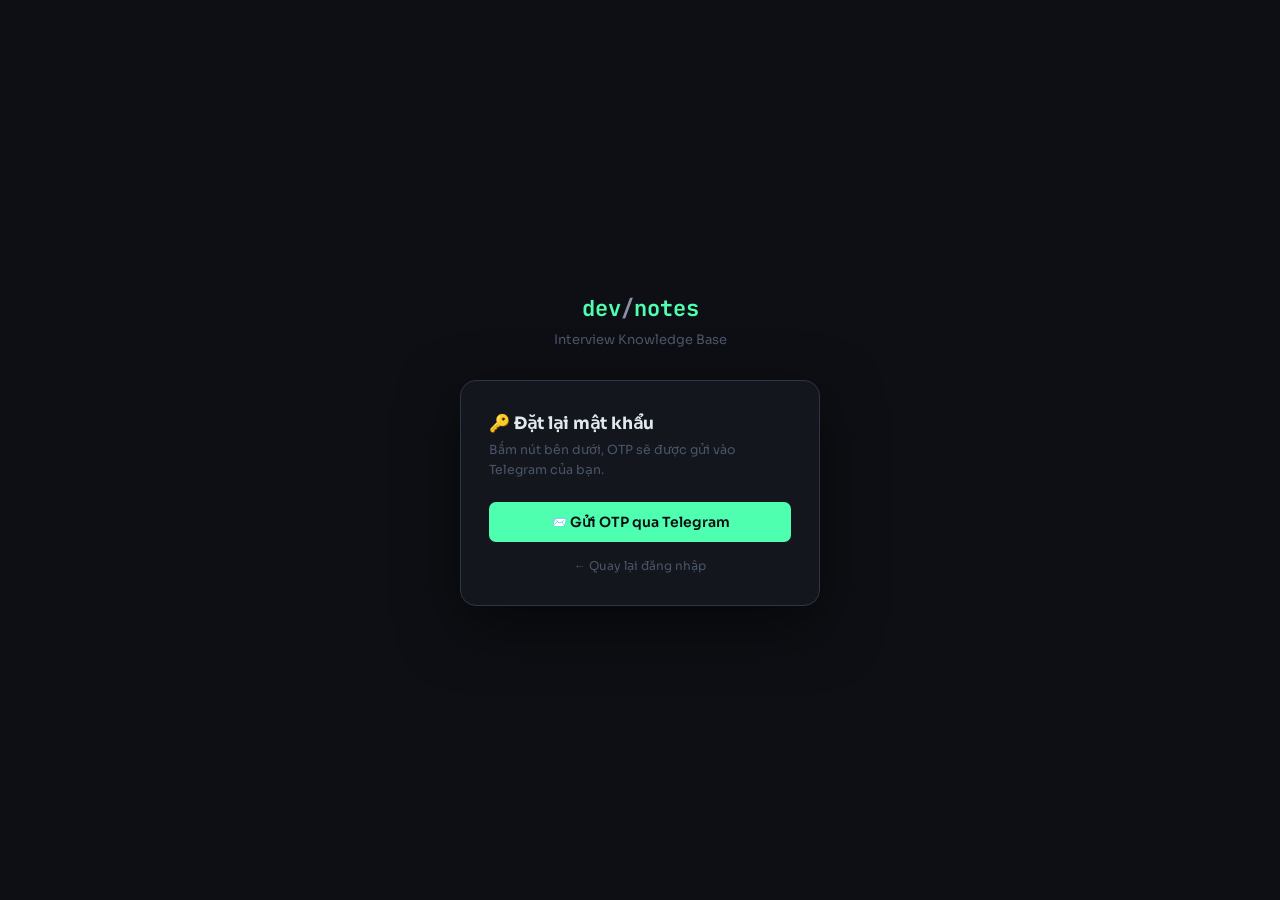
==== templates/forgot.html @ 8dba0592 "first commit" ====
<!DOCTYPE html>
<html lang="vi">
<head>
  <meta charset="UTF-8">
  <meta name="viewport" content="width=device-width, initial-scale=1.0">
  <title>DevNotes — Đặt lại mật khẩu</title>
  <link rel="preconnect" href="https://fonts.googleapis.com">
  <link href="https://fonts.googleapis.com/css2?family=JetBrains+Mono:wght@400;600;700&family=Sora:wght@300;400;600;700&display=swap" rel="stylesheet">
  <link rel="stylesheet" href="/static/css/style.css">
  <style>
    body { display: flex; align-items: center; justify-content: center; min-height: 100vh; }

    .auth-wrap    { width: 100%; max-width: 400px; padding: 20px; }
    .auth-logo    { font-family: var(--mono); font-size: 22px; font-weight: 700; color: var(--accent); text-align: center; margin-bottom: 8px; }
    .auth-logo span { color: var(--text2); }
    .auth-subtitle { text-align: center; color: var(--text3); font-size: 13px; margin-bottom: 32px; }

    .auth-card {
      background: var(--surface);
      border: 1px solid var(--border2);
      border-radius: 16px;
      padding: 32px 28px;
      box-shadow: 0 20px 60px rgba(0,0,0,.5);
    }

    .auth-title { font-size: 17px; font-weight: 700; margin-bottom: 6px; color: var(--text); }
    .auth-desc  { font-size: 12.5px; color: var(--text3); margin-bottom: 22px; line-height: 1.6; }

    .auth-error {
      background: rgba(255,107,107,.1);
      border: 1px solid rgba(255,107,107,.3);
      border-radius: 8px; padding: 10px 14px;
      font-size: 12.5px; color: var(--accent3);
      margin-bottom: 16px; display: none;
    }
    .auth-success {
      background: rgba(79,255,176,.08);
      border: 1px solid rgba(79,255,176,.25);
      border-radius: 8px; padding: 10px 14px;
      font-size: 12.5px; color: var(--accent);
      margin-bottom: 16px; display: none;
    }

    /* Steps */
    .step { display: none; }
    .step.active { display: block; }

    /* OTP sent hint */
    .tg-hint {
      display: flex;
      align-items: center;
      gap: 10px;
      background: var(--surface2);
      border: 1px solid var(--border);
      border-radius: 10px;
      padding: 12px 14px;
      margin-bottom: 20px;
      font-size: 12.5px;
      color: var(--text2);
      line-height: 1.5;
    }
    .tg-hint-icon { font-size: 22px; flex-shrink: 0; }

    .btn-full { width: 100%; justify-content: center; padding: 11px; font-size: 14px; }

    .back-link {
      display: block; text-align: center;
      margin-top: 16px; font-size: 12px;
      color: var(--text3); text-decoration: none;
    }
    .back-link:hover { color: var(--accent2); }

    .input-icon-wrap { position: relative; }
    .input-icon-wrap .form-input { padding-right: 40px; }
    .input-toggle {
      position: absolute; right: 10px; top: 50%;
      transform: translateY(-50%);
      background: none; border: none;
      color: var(--text3); cursor: pointer;
      font-size: 15px; padding: 4px;
    }
    .input-toggle:hover { color: var(--text2); }

    /* Cooldown countdown */
    .resend-row {
      text-align: center;
      margin-top: 12px;
      font-size: 12px;
      color: var(--text3);
    }
    .resend-btn {
      background: none; border: none;
      color: var(--accent2); cursor: pointer;
      font-size: 12px; font-family: var(--sans);
      padding: 0; text-decoration: underline;
    }
    .resend-btn:disabled { color: var(--text3); text-decoration: none; cursor: default; }
  </style>
</head>
<body>
  <div class="auth-wrap">
    <div class="auth-logo">dev<span>/</span>notes</div>
    <div class="auth-subtitle">Interview Knowledge Base</div>

    <div class="auth-card">

      <!-- ── Step 1: Bấm gửi OTP ── -->
      <div class="step active" id="step1">
        <div class="auth-title">🔑 Đặt lại mật khẩu</div>
        <div class="auth-desc">Bấm nút bên dưới, OTP sẽ được gửi vào Telegram của bạn.</div>

        <div class="auth-error" id="s1Error"></div>

        <button class="btn btn-accent btn-full" id="btnSendOtp">
          📨 Gửi OTP qua Telegram
        </button>
        <a href="/login" class="back-link">← Quay lại đăng nhập</a>
      </div>

      <!-- ── Step 2: Nhập OTP + mật khẩu mới ── -->
      <div class="step" id="step2">
        <div class="auth-title">✅ Nhập OTP & mật khẩu mới</div>

        <div class="tg-hint">
          <div class="tg-hint-icon">💬</div>
          <div>OTP đã được gửi vào <strong>Telegram</strong>. Kiểm tra bot và nhập mã vào bên dưới.</div>
        </div>

        <div class="auth-error"   id="s2Error"></div>
        <div class="auth-success" id="s2Success"></div>

        <div class="form-group">
          <label class="form-label">Mã OTP (6 chữ số)</label>
          <input type="text" class="form-input" id="fpOtp"
                 placeholder="123456" maxlength="6"
                 inputmode="numeric" autocomplete="one-time-code">
        </div>

        <div class="form-group">
          <label class="form-label">Mật khẩu mới</label>
          <div class="input-icon-wrap">
            <input type="password" class="form-input" id="fpNewPw"
                   placeholder="Tối thiểu 8 ký tự">
            <button class="input-toggle" type="button" id="toggleNewPw">👁</button>
          </div>
        </div>

        <div class="form-group">
          <label class="form-label">Xác nhận mật khẩu</label>
          <input type="password" class="form-input" id="fpConfirmPw"
                 placeholder="Nhập lại mật khẩu">
        </div>

        <button class="btn btn-accent btn-full" id="btnResetPw">
          🔐 Đặt lại mật khẩu
        </button>

        <!-- Resend với cooldown 60s -->
        <div class="resend-row">
          Không nhận được OTP?
          <button class="resend-btn" id="btnResend" disabled>Gửi lại (<span id="cdCount">60</span>s)</button>
        </div>

        <a href="/login" class="back-link">← Quay lại đăng nhập</a>
      </div>

    </div>
  </div>

  <script>
    // ── Helpers ──────────────────────────────────────────────────
    function showStep(n) {
      document.querySelectorAll(".step").forEach(s => s.classList.remove("active"));
      document.getElementById("step" + n).classList.add("active");
    }

    function setMsg(id, msg) {
      const el = document.getElementById(id);
      el.textContent = msg;
      el.style.display = msg ? "block" : "none";
    }

    // ── Cooldown timer ───────────────────────────────────────────
    let cdTimer = null;

    function startCooldown(seconds = 60) {
      const btn   = document.getElementById("btnResend");
      const count = document.getElementById("cdCount");
      let left = seconds;
      btn.disabled = true;
      count.textContent = left;

      cdTimer = setInterval(() => {
        left--;
        count.textContent = left;
        if (left <= 0) {
          clearInterval(cdTimer);
          btn.disabled = false;
          btn.textContent = "Gửi lại OTP";
        }
      }, 1000);
    }

    // ── Gửi OTP ──────────────────────────────────────────────────
    async function sendOtp(btn) {
      btn.disabled = true;
      const origText = btn.textContent;
      btn.textContent = "Đang gửi…";
      setMsg("s1Error", "");

      try {
        const res  = await fetch("/api/auth/forgot-password", {
          method:  "POST",
          headers: { "Content-Type": "application/json" },
          body:    JSON.stringify({}),
        });
        const data = await res.json();
        if (!res.ok) { setMsg("s1Error", data.error || "Gửi thất bại"); return; }

        showStep(2);
        startCooldown(60);
        setTimeout(() => document.getElementById("fpOtp").focus(), 100);
      } catch (e) {
        setMsg("s1Error", "Lỗi kết nối server");
      } finally {
        btn.disabled = false;
        btn.textContent = origText;
      }
    }

    document.getElementById("btnSendOtp").addEventListener("click", function() {
      sendOtp(this);
    });

    // Resend button
    document.getElementById("btnResend").addEventListener("click", async function() {
      this.disabled = true;
      this.textContent = "Đang gửi…";
      setMsg("s2Error", "");
      try {
        const res = await fetch("/api/auth/forgot-password", {
          method:  "POST",
          headers: { "Content-Type": "application/json" },
          body:    JSON.stringify({}),
        });
        if (res.ok) startCooldown(60);
        else {
          const d = await res.json();
          setMsg("s2Error", d.error || "Gửi lại thất bại");
          this.disabled = false;
          this.textContent = "Gửi lại OTP";
        }
      } catch (e) {
        setMsg("s2Error", "Lỗi kết nối server");
        this.disabled = false;
        this.textContent = "Gửi lại OTP";
      }
    });

    // ── Toggle password visibility ────────────────────────────────
    document.getElementById("toggleNewPw").addEventListener("click", () => {
      const pw = document.getElementById("fpNewPw");
      pw.type = pw.type === "password" ? "text" : "password";
    });

    // ── Đặt lại mật khẩu ─────────────────────────────────────────
    document.getElementById("btnResetPw").addEventListener("click", async function() {
      const otp     = document.getElementById("fpOtp").value.trim();
      const newPw   = document.getElementById("fpNewPw").value;
      const confirm = document.getElementById("fpConfirmPw").value;

      setMsg("s2Error", ""); setMsg("s2Success", "");

      if (!otp || otp.length !== 6)  { setMsg("s2Error", "OTP phải đúng 6 chữ số"); return; }
      if (newPw.length < 8)          { setMsg("s2Error", "Mật khẩu tối thiểu 8 ký tự"); return; }
      if (newPw !== confirm)          { setMsg("s2Error", "Mật khẩu xác nhận không khớp"); return; }

      this.disabled = true;
      this.textContent = "Đang xử lý…";

      try {
        const res  = await fetch("/api/auth/reset-password", {
          method:  "POST",
          headers: { "Content-Type": "application/json" },
          body:    JSON.stringify({ otp, new_password: newPw }),
        });
        const data = await res.json();
        if (!res.ok) { setMsg("s2Error", data.error); return; }

        setMsg("s2Success", "✅ Mật khẩu đã cập nhật! Đang chuyển về trang đăng nhập…");
        clearInterval(cdTimer);
        setTimeout(() => window.location.href = "/login", 2000);
      } catch (e) {
        setMsg("s2Error", "Lỗi kết nối server");
      } finally {
        this.disabled = false;
        this.textContent = "🔐 Đặt lại mật khẩu";
      }
    });

    // ── Enter key ────────────────────────────────────────────────
    document.addEventListener("keydown", e => {
      if (e.key !== "Enter") return;
      if (document.getElementById("step1").classList.contains("active"))
        document.getElementById("btnSendOtp").click();
      if (document.getElementById("step2").classList.contains("active"))
        document.getElementById("btnResetPw").click();
    });
  </script>
</body>
</html>
---- static/css/style.css ----
/* ═══════════════════════════════════════════
   DevNotes — style.css
   ═══════════════════════════════════════════ */

/* ── Variables ─────────────────────────────── */
:root {
  --bg:        #0d0f14;
  --surface:   #13161d;
  --surface2:  #1a1e28;
  --border:    #252a38;
  --border2:   #2e3547;

  --accent:    #4fffb0;
  --accent2:   #00c8ff;
  --accent3:   #ff6b6b;

  --text:      #e2e8f0;
  --text2:     #8892a4;
  --text3:     #4a5568;

  --mono:      'JetBrains Mono', monospace;
  --sans:      'Sora', sans-serif;
  --radius:    10px;
  --shadow:    0 4px 24px rgba(0,0,0,.4);
}

/* ── Reset ─────────────────────────────────── */
*, *::before, *::after { margin: 0; padding: 0; box-sizing: border-box; }

body {
  font-family: var(--sans);
  background:  var(--bg);
  color:       var(--text);
  min-height:  100vh;
  display:     flex;
  flex-direction: column;
}

/* ── Scrollbars ─────────────────────────────── */
::-webkit-scrollbar              { width: 5px; }
::-webkit-scrollbar-track        { background: transparent; }
::-webkit-scrollbar-thumb        { background: var(--border2); border-radius: 3px; }

/* ════════════════════════════════════════════
   HEADER
════════════════════════════════════════════ */
header {
  background: var(--surface);
  border-bottom: 1px solid var(--border);
  padding: 0 28px;
  height: 60px;
  display: flex;
  align-items: center;
  justify-content: space-between;
  position: sticky;
  top: 0;
  z-index: 100;
}

.logo {
  font-family: var(--mono);
  font-size: 16px;
  font-weight: 700;
  color: var(--accent);
  letter-spacing: -.5px;
}
.logo span { color: var(--text2); }

.header-actions { display: flex; gap: 10px; align-items: center; }

/* ════════════════════════════════════════════
   BUTTONS
════════════════════════════════════════════ */
.btn {
  font-family: var(--sans);
  font-size: 13px;
  font-weight: 600;
  padding: 7px 14px;
  border-radius: 7px;
  border: none;
  cursor: pointer;
  transition: all .18s;
  display: inline-flex;
  align-items: center;
  gap: 6px;
}

.btn-ghost {
  background: transparent;
  color: var(--text2);
  border: 1px solid var(--border2);
}
.btn-ghost:hover { background: var(--surface2); color: var(--text); }

.btn-accent {
  background: var(--accent);
  color: #0d0f14;
}
.btn-accent:hover { background: #3de89a; transform: translateY(-1px); }

.btn-danger {
  background: transparent;
  color: var(--accent3);
  border: 1px solid rgba(255,107,107,.3);
}
.btn-danger:hover { background: rgba(255,107,107,.1); }

.btn-sm   { padding: 5px 10px; font-size: 12px; border-radius: 6px; }
.btn-icon { padding: 6px; }

/* ════════════════════════════════════════════
   LAYOUT
════════════════════════════════════════════ */
.app {
  display: grid;
  grid-template-columns: 260px 1fr;
  flex: 1;
  overflow: hidden;
  height: calc(100vh - 60px);
}

/* ════════════════════════════════════════════
   SIDEBAR
════════════════════════════════════════════ */
aside {
  background: var(--surface);
  border-right: 1px solid var(--border);
  display: flex;
  flex-direction: column;
  overflow-y: auto;
}

.sidebar-section {
  padding: 14px 16px;
  border-bottom: 1px solid var(--border);
  flex-shrink: 0;
}

.sidebar-label {
  font-family: var(--mono);
  font-size: 10px;
  font-weight: 600;
  color: var(--text3);
  text-transform: uppercase;
  letter-spacing: 1.5px;
  margin-bottom: 10px;
}

/* Search */
.search-wrap { position: relative; }

.search-icon {
  position: absolute;
  left: 10px; top: 50%;
  transform: translateY(-50%);
  font-size: 13px;
  pointer-events: none;
}

#searchInput {
  width: 100%;
  background: var(--surface2);
  border: 1px solid var(--border);
  border-radius: 8px;
  color: var(--text);
  font-family: var(--sans);
  font-size: 13px;
  padding: 8px 10px 8px 32px;
  outline: none;
  transition: border-color .2s;
}
#searchInput:focus { border-color: var(--accent); }
#searchInput::placeholder { color: var(--text3); }

/* Stats */
.stats-grid { display: grid; grid-template-columns: 1fr 1fr; gap: 8px; }

.stat-card {
  background: var(--surface2);
  border: 1px solid var(--border);
  border-radius: 8px;
  padding: 10px;
  text-align: center;
}
.stat-num {
  font-family: var(--mono);
  font-size: 22px;
  font-weight: 700;
  color: var(--accent);
}
.stat-label { font-size: 10px; color: var(--text3); margin-top: 2px; }

/* Topic list */
.topic-list { display: flex; flex-direction: column; gap: 2px; margin-bottom: 8px; }

.topic-item {
  display: flex;
  align-items: center;
  justify-content: space-between;
  padding: 7px 10px;
  border-radius: 7px;
  cursor: pointer;
  transition: background .15s;
  font-size: 13px;
  color: var(--text2);
  gap: 8px;
}
.topic-item:hover { background: var(--surface2); color: var(--text); }
.topic-item.active { background: rgba(79,255,176,.1); color: var(--accent); }
.topic-item.active .topic-count { background: rgba(79,255,176,.2); color: var(--accent); }

.topic-left  { display: flex; align-items: center; gap: 8px; min-width: 0; }
.topic-dot   { width: 8px; height: 8px; border-radius: 50%; flex-shrink: 0; }
.topic-name  { white-space: nowrap; overflow: hidden; text-overflow: ellipsis; font-weight: 500; }

.topic-count {
  font-family: var(--mono);
  font-size: 10px;
  background: var(--surface2);
  color: var(--text3);
  padding: 2px 6px;
  border-radius: 10px;
  flex-shrink: 0;
}

.topic-delete {
  opacity: 0;
  background: none;
  border: none;
  color: var(--accent3);
  cursor: pointer;
  font-size: 12px;
  padding: 2px 5px;
  border-radius: 4px;
  transition: opacity .15s;
  flex-shrink: 0;
}
.topic-item:hover .topic-delete { opacity: 1; }

/* New topic form */
.new-topic-form { display: flex; gap: 6px; }

.new-topic-form input {
  flex: 1;
  background: var(--surface2);
  border: 1px solid var(--border);
  border-radius: 7px;
  color: var(--text);
  font-family: var(--sans);
  font-size: 12px;
  padding: 6px 10px;
  outline: none;
  transition: border-color .2s;
}
.new-topic-form input:focus { border-color: var(--accent); }

/* Sidebar bottom */
.sidebar-bottom {
  margin-top: auto;
  padding: 14px 16px;
  border-top: 1px solid var(--border);
}

.shortcut-list { display: flex; flex-direction: column; gap: 5px; margin-top: 6px; }

.shortcut-row {
  display: flex;
  justify-content: space-between;
  align-items: center;
  font-size: 11px;
  color: var(--text3);
}

kbd {
  font-family: var(--mono);
  background: var(--surface2);
  border: 1px solid var(--border);
  border-radius: 4px;
  padding: 1px 6px;
  font-size: 10px;
  color: var(--text2);
}

/* ════════════════════════════════════════════
   MAIN
════════════════════════════════════════════ */
main { display: flex; flex-direction: column; overflow: hidden; }

.main-toolbar {
  padding: 14px 24px;
  border-bottom: 1px solid var(--border);
  display: flex;
  align-items: center;
  justify-content: space-between;
  gap: 12px;
  flex-shrink: 0;
}

.toolbar-right { display: flex; align-items: center; gap: 8px; }

.view-title    { font-size: 15px; font-weight: 600; }
.view-subtitle { font-size: 12px; color: var(--text3); font-family: var(--mono); }

.result-badge {
  font-family: var(--mono);
  font-size: 11px;
  background: var(--surface2);
  color: var(--text2);
  padding: 3px 10px;
  border-radius: 20px;
  border: 1px solid var(--border);
}

/* Notes area */
.notes-area {
  flex: 1;
  overflow-y: auto;
  padding: 20px 24px;
}

.notes-grid {
  display: grid;
  grid-template-columns: repeat(auto-fill, minmax(340px, 1fr));
  gap: 16px;
}

/* ════════════════════════════════════════════
   NOTE CARD
════════════════════════════════════════════ */
.note-card {
  background: var(--surface);
  border: 1px solid var(--border);
  border-radius: var(--radius);
  padding: 18px;
  cursor: pointer;
  transition: border-color .2s, transform .2s, box-shadow .2s;
  position: relative;
  overflow: hidden;
}
.note-card::before {
  content: '';
  position: absolute;
  top: 0; left: 0; right: 0;
  height: 2px;
  background: var(--card-accent, var(--accent));
}
.note-card:hover {
  border-color: var(--border2);
  transform: translateY(-2px);
  box-shadow: var(--shadow);
}

.note-card-header {
  display: flex;
  align-items: flex-start;
  justify-content: space-between;
  gap: 10px;
  margin-bottom: 10px;
}

.note-q {
  font-size: 14px;
  font-weight: 600;
  color: var(--text);
  line-height: 1.5;
  flex: 1;
}

.note-preview {
  font-size: 12.5px;
  color: var(--text2);
  line-height: 1.65;
  display: -webkit-box;
  -webkit-line-clamp: 3;
  -webkit-box-orient: vertical;
  overflow: hidden;
  margin-bottom: 12px;
}

.note-footer { display: flex; align-items: center; justify-content: space-between; }

.note-tags  { display: flex; gap: 5px; flex-wrap: wrap; }

.tag {
  font-family: var(--mono);
  font-size: 10px;
  background: #1e2535;
  color: var(--text2);
  padding: 2px 8px;
  border-radius: 4px;
  border: 1px solid var(--border);
}

.note-meta { font-family: var(--mono); font-size: 10px; color: var(--text3); }

.note-actions {
  display: flex;
  gap: 4px;
  opacity: 0;
  transition: opacity .2s;
  position: absolute;
  top: 12px; right: 12px;
}
.note-card:hover .note-actions { opacity: 1; }

/* ════════════════════════════════════════════
   EMPTY STATE / LOADING
════════════════════════════════════════════ */
.empty-state, .loading {
  grid-column: 1 / -1;
  text-align: center;
  padding: 80px 20px;
  color: var(--text3);
  font-size: 14px;
}
.empty-icon  { font-size: 48px; margin-bottom: 16px; }
.empty-title { font-size: 18px; font-weight: 600; color: var(--text2); margin-bottom: 8px; }
.empty-desc  { font-size: 13px; color: var(--text3); }

/* ════════════════════════════════════════════
   MODAL
════════════════════════════════════════════ */
.modal-overlay {
  display: none;
  position: fixed;
  inset: 0;
  background: rgba(0,0,0,.72);
  backdrop-filter: blur(4px);
  z-index: 200;
  align-items: center;
  justify-content: center;
  padding: 20px;
}
.modal-overlay.show { display: flex; }

.modal {
  background: var(--surface);
  border: 1px solid var(--border2);
  border-radius: 14px;
  width: 100%;
  max-width: 720px;
  max-height: 90vh;
  display: flex;
  flex-direction: column;
  box-shadow: 0 20px 60px rgba(0,0,0,.6);
  animation: modalIn .2s ease;
}
.modal-wide { max-width: 860px; }

@keyframes modalIn {
  from { opacity: 0; transform: translateY(18px) scale(.97); }
  to   { opacity: 1; transform: none; }
}

.modal-header {
  padding: 20px 24px;
  border-bottom: 1px solid var(--border);
  display: flex;
  align-items: center;
  justify-content: space-between;
  flex-shrink: 0;
}
.modal-title { font-size: 15px; font-weight: 700; }

.modal-body {
  padding: 20px 24px;
  overflow-y: auto;
  flex: 1;
}

.modal-footer {
  padding: 16px 24px;
  border-top: 1px solid var(--border);
  display: flex;
  justify-content: flex-end;
  gap: 10px;
  flex-shrink: 0;
}

.close-btn {
  background: none;
  border: none;
  color: var(--text2);
  cursor: pointer;
  font-size: 20px;
  padding: 4px 8px;
  border-radius: 6px;
  line-height: 1;
  transition: color .2s, background .2s;
}
.close-btn:hover { color: var(--text); background: var(--surface2); }

/* ── Form elements ──────────────────────────── */
.form-group  { margin-bottom: 16px; }

.form-label {
  display: block;
  font-size: 11px;
  font-weight: 600;
  color: var(--text2);
  margin-bottom: 6px;
  font-family: var(--mono);
  text-transform: uppercase;
  letter-spacing: .8px;
}

.form-input,
.form-textarea,
.form-select {
  width: 100%;
  background: var(--surface2);
  border: 1px solid var(--border);
  border-radius: 8px;
  color: var(--text);
  font-family: var(--sans);
  font-size: 13px;
  padding: 10px 12px;
  outline: none;
  transition: border-color .2s;
}
.form-input:focus,
.form-textarea:focus,
.form-select:focus { border-color: var(--accent); }

.form-textarea {
  resize: vertical;
  min-height: 200px;
  line-height: 1.75;
}
.form-textarea-mono { font-family: var(--mono); font-size: 12px; }

.form-select { cursor: pointer; }
.form-select option { background: var(--surface2); }

.form-row { display: grid; grid-template-columns: 1fr 1fr; gap: 14px; }

/* ── Detail view ────────────────────────────── */
.detail-meta {
  display: flex;
  gap: 8px;
  align-items: center;
  flex-wrap: wrap;
  margin-bottom: 14px;
}

.detail-topic-badge {
  font-family: var(--mono);
  font-size: 11px;
  font-weight: 600;
  padding: 3px 10px;
  border-radius: 6px;
}

.detail-question {
  font-size: 20px;
  font-weight: 700;
  line-height: 1.5;
  margin-bottom: 18px;
  padding-bottom: 16px;
  border-bottom: 1px solid var(--border);
}

.detail-answer {
  font-size: 13px;
  color: var(--text2);
  line-height: 1.85;
}

/* ── Import area ────────────────────────────── */
.import-area {
  border: 2px dashed var(--border2);
  border-radius: 10px;
  padding: 28px;
  text-align: center;
  cursor: pointer;
  transition: border-color .2s, background .2s;
  margin-bottom: 16px;
  position: relative;
}
.import-area:hover,
.import-area.drag-over { border-color: var(--accent); background: rgba(79,255,176,.03); }

.import-area input[type="file"] {
  position: absolute;
  inset: 0;
  opacity: 0;
  cursor: pointer;
  width: 100%;
  height: 100%;
}

.import-area-icon { font-size: 30px; margin-bottom: 8px; }
.import-area-text { font-size: 13px; color: var(--text2); }
.import-area-sub  { font-size: 11px; color: var(--text3); margin-top: 4px; }

.import-hint {
  background: var(--surface2);
  border: 1px solid var(--border);
  border-radius: 8px;
  padding: 10px 14px;
  font-size: 11px;
  color: var(--text2);
  line-height: 1.6;
}
.import-hint code { color: var(--accent2); font-family: var(--mono); }

/* ── Highlight ──────────────────────────────── */
mark {
  background: rgba(79,255,176,.2);
  color: var(--accent);
  border-radius: 2px;
  padding: 0 1px;
}

/* ════════════════════════════════════════════
   TOAST
════════════════════════════════════════════ */
#toastContainer {
  position: fixed;
  bottom: 24px; right: 24px;
  display: flex;
  flex-direction: column;
  gap: 8px;
  z-index: 999;
}

.toast {
  background: var(--surface2);
  border: 1px solid var(--border2);
  border-radius: 10px;
  padding: 11px 16px;
  font-size: 13px;
  color: var(--text);
  box-shadow: var(--shadow);
  animation: slideUp .25s ease;
}

@keyframes slideUp {
  from { opacity: 0; transform: translateY(14px); }
  to   { opacity: 1; transform: none; }
}

/* ════════════════════════════════════════════
   RESPONSIVE
════════════════════════════════════════════ */
@media (max-width: 768px) {
  .app { grid-template-columns: 1fr; }
  aside { display: none; }
  .notes-grid { grid-template-columns: 1fr; }
  .form-row { grid-template-columns: 1fr; }
}

/* ════════════════════════════════════════════
   MARKDOWN TOOLBAR
════════════════════════════════════════════ */
.md-toolbar {
  display: flex;
  align-items: center;
  gap: 3px;
  background: var(--surface2);
  border: 1px solid var(--border);
  border-bottom: none;
  border-radius: 8px 8px 0 0;
  padding: 6px 8px;
  flex-wrap: wrap;
}

.md-btn {
  font-family: var(--mono);
  font-size: 11px;
  font-weight: 600;
  background: transparent;
  color: var(--text2);
  border: 1px solid transparent;
  border-radius: 5px;
  padding: 3px 8px;
  cursor: pointer;
  transition: all .15s;
  line-height: 1.4;
}
.md-btn:hover {
  background: var(--border);
  color: var(--text);
  border-color: var(--border2);
}
.md-btn b { font-style: normal; font-weight: 700; }
.md-btn i { font-style: italic; }

.md-btn--preview {
  margin-left: auto;
  color: var(--accent2);
  border-color: rgba(0,200,255,.25);
}
.md-btn--preview:hover {
  background: rgba(0,200,255,.08);
  color: var(--accent2);
  border-color: var(--accent2);
}
.md-btn--preview.active {
  background: rgba(0,200,255,.12);
  color: var(--accent2);
  border-color: var(--accent2);
}

.md-sep {
  width: 1px;
  height: 18px;
  background: var(--border2);
  margin: 0 3px;
}

/* Textarea connected to toolbar */
.md-toolbar + .form-textarea {
  border-radius: 0 0 8px 8px;
  border-top: none;
}

/* ── Markdown Preview pane ── */
.md-preview {
  background: var(--surface2);
  border: 1px solid var(--accent2);
  border-radius: 0 0 8px 8px;
  padding: 16px 18px;
  min-height: 200px;
  font-size: 13px;
  line-height: 1.85;
  color: var(--text);
  overflow-y: auto;
}

/* ── Markdown rendered output (detail + preview) ── */
.md-rendered h1, .md-rendered h2, .md-rendered h3,
.md-rendered h4, .md-rendered h5 {
  font-family: var(--sans);
  font-weight: 700;
  color: var(--text);
  margin: 18px 0 8px;
  line-height: 1.35;
}
.md-rendered h1 { font-size: 20px; border-bottom: 1px solid var(--border); padding-bottom: 6px; }
.md-rendered h2 { font-size: 16px; color: var(--accent); }
.md-rendered h3 { font-size: 14px; color: var(--accent2); }

.md-rendered p  { margin: 0 0 10px; }
.md-rendered ul,
.md-rendered ol {
  padding-left: 20px;
  margin: 6px 0 12px;
}
.md-rendered li { margin: 4px 0; }

.md-rendered strong { color: var(--text); font-weight: 700; }
.md-rendered em     { color: var(--text2); font-style: italic; }

.md-rendered code {
  font-family: var(--mono);
  font-size: 11.5px;
  background: rgba(79,255,176,.08);
  color: var(--accent);
  border: 1px solid rgba(79,255,176,.2);
  border-radius: 4px;
  padding: 1px 6px;
}

.md-rendered pre {
  background: #0a0c10;
  border: 1px solid var(--border2);
  border-radius: 8px;
  padding: 14px 16px;
  overflow-x: auto;
  margin: 10px 0;
}
.md-rendered pre code {
  background: none;
  border: none;
  padding: 0;
  color: var(--text2);
  font-size: 12px;
  line-height: 1.75;
}

.md-rendered blockquote {
  border-left: 3px solid var(--accent2);
  margin: 10px 0;
  padding: 6px 14px;
  background: rgba(0,200,255,.04);
  border-radius: 0 6px 6px 0;
  color: var(--text2);
  font-style: italic;
}

.md-rendered hr {
  border: none;
  border-top: 1px solid var(--border);
  margin: 16px 0;
}

.md-rendered a { color: var(--accent2); text-decoration: underline; }

.md-rendered table {
  border-collapse: collapse;
  width: 100%;
  margin: 10px 0;
  font-size: 12.5px;
}
.md-rendered th,
.md-rendered td {
  border: 1px solid var(--border2);
  padding: 7px 12px;
  text-align: left;
}
.md-rendered th {
  background: var(--surface);
  color: var(--accent);
  font-family: var(--mono);
  font-size: 11px;
  text-transform: uppercase;
}
.md-rendered tr:nth-child(even) td { background: rgba(255,255,255,.02); }

/* ── Header user badge ── */
.header-user {
  font-family: var(--mono);
  font-size: 12px;
  color: var(--text2);
  padding: 5px 10px;
  background: var(--surface2);
  border: 1px solid var(--border);
  border-radius: 6px;
}
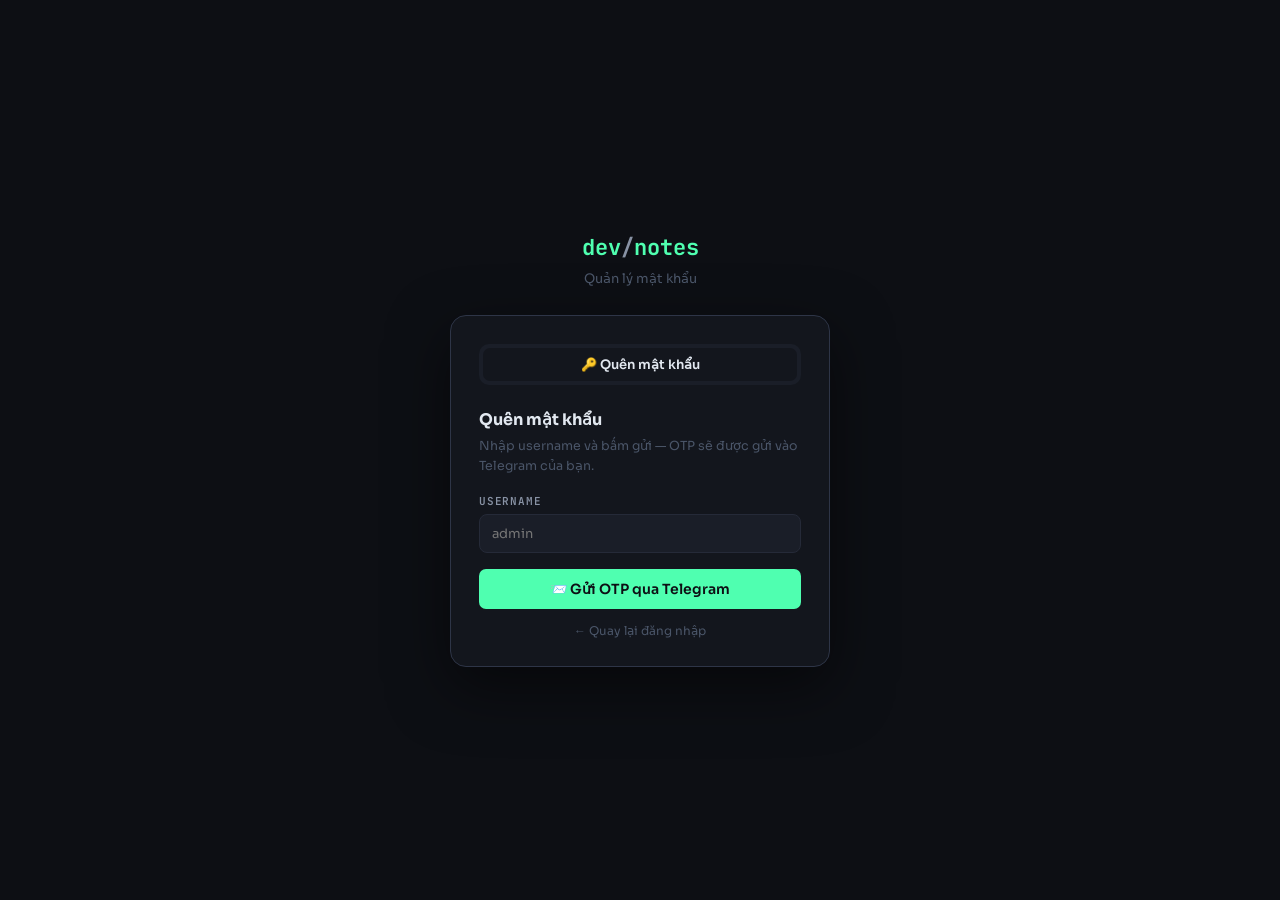
==== commit 4489b3bc: "Up: version 2" ====
--- a/templates/forgot.html
+++ b/templates/forgot.html
@@ -3,309 +3,429 @@
 <head>
   <meta charset="UTF-8">
   <meta name="viewport" content="width=device-width, initial-scale=1.0">
-  <title>DevNotes — Đặt lại mật khẩu</title>
+  <title>DevNotes — Quản lý mật khẩu</title>
   <link rel="preconnect" href="https://fonts.googleapis.com">
   <link href="https://fonts.googleapis.com/css2?family=JetBrains+Mono:wght@400;600;700&family=Sora:wght@300;400;600;700&display=swap" rel="stylesheet">
   <link rel="stylesheet" href="/static/css/style.css">
   <style>
-    body { display: flex; align-items: center; justify-content: center; min-height: 100vh; }
-
-    .auth-wrap    { width: 100%; max-width: 400px; padding: 20px; }
-    .auth-logo    { font-family: var(--mono); font-size: 22px; font-weight: 700; color: var(--accent); text-align: center; margin-bottom: 8px; }
-    .auth-logo span { color: var(--text2); }
-    .auth-subtitle { text-align: center; color: var(--text3); font-size: 13px; margin-bottom: 32px; }
+    body { display:flex; align-items:center; justify-content:center; min-height:100vh; }
+
+    .auth-wrap { width:100%; max-width:420px; padding:20px; }
+    .auth-logo { font-family:var(--mono); font-size:22px; font-weight:700; color:var(--accent); text-align:center; margin-bottom:8px; }
+    .auth-logo span { color:var(--text2); }
+    .auth-subtitle { text-align:center; color:var(--text3); font-size:13px; margin-bottom:28px; }
 
     .auth-card {
-      background: var(--surface);
-      border: 1px solid var(--border2);
-      border-radius: 16px;
-      padding: 32px 28px;
-      box-shadow: 0 20px 60px rgba(0,0,0,.5);
-    }
-
-    .auth-title { font-size: 17px; font-weight: 700; margin-bottom: 6px; color: var(--text); }
-    .auth-desc  { font-size: 12.5px; color: var(--text3); margin-bottom: 22px; line-height: 1.6; }
-
-    .auth-error {
-      background: rgba(255,107,107,.1);
-      border: 1px solid rgba(255,107,107,.3);
-      border-radius: 8px; padding: 10px 14px;
-      font-size: 12.5px; color: var(--accent3);
-      margin-bottom: 16px; display: none;
-    }
-    .auth-success {
-      background: rgba(79,255,176,.08);
-      border: 1px solid rgba(79,255,176,.25);
-      border-radius: 8px; padding: 10px 14px;
-      font-size: 12.5px; color: var(--accent);
-      margin-bottom: 16px; display: none;
-    }
-
-    /* Steps */
-    .step { display: none; }
-    .step.active { display: block; }
-
-    /* OTP sent hint */
+      background:var(--surface); border:1px solid var(--border2);
+      border-radius:16px; padding:28px; box-shadow:0 20px 60px rgba(0,0,0,.5);
+    }
+
+    /* Tab switcher */
+    .tab-row {
+      display:flex; gap:4px; margin-bottom:24px;
+      background:var(--surface2); border-radius:10px; padding:4px;
+    }
+    .tab-btn {
+      flex:1; background:none; border:none; border-radius:7px;
+      color:var(--text3); cursor:pointer; font-family:var(--sans);
+      font-size:13px; padding:8px 4px; transition:all .2s;
+    }
+    .tab-btn.active { background:var(--surface); color:var(--text); font-weight:600; }
+
+    /* Panels */
+    .tab-panel { display:none; }
+    .tab-panel.active { display:block; }
+
+    .auth-title { font-size:16px; font-weight:700; margin-bottom:6px; color:var(--text); }
+    .auth-desc  { font-size:12.5px; color:var(--text3); margin-bottom:18px; line-height:1.6; }
+
+    .msg-error {
+      background:rgba(255,107,107,.1); border:1px solid rgba(255,107,107,.3);
+      border-radius:8px; padding:10px 14px; font-size:12.5px; color:var(--accent3);
+      margin-bottom:14px; display:none;
+    }
+    .msg-success {
+      background:rgba(79,255,176,.08); border:1px solid rgba(79,255,176,.25);
+      border-radius:8px; padding:10px 14px; font-size:12.5px; color:var(--accent);
+      margin-bottom:14px; display:none;
+    }
+
+    /* OTP steps */
+    .step { display:none; }
+    .step.active { display:block; }
+
     .tg-hint {
-      display: flex;
-      align-items: center;
-      gap: 10px;
-      background: var(--surface2);
-      border: 1px solid var(--border);
-      border-radius: 10px;
-      padding: 12px 14px;
-      margin-bottom: 20px;
-      font-size: 12.5px;
-      color: var(--text2);
-      line-height: 1.5;
-    }
-    .tg-hint-icon { font-size: 22px; flex-shrink: 0; }
-
-    .btn-full { width: 100%; justify-content: center; padding: 11px; font-size: 14px; }
+      display:flex; align-items:center; gap:10px;
+      background:var(--surface2); border:1px solid var(--border);
+      border-radius:10px; padding:12px 14px; margin-bottom:18px;
+      font-size:12.5px; color:var(--text2); line-height:1.5;
+    }
+    .tg-hint-icon { font-size:20px; flex-shrink:0; }
+
+    .btn-full { width:100%; justify-content:center; padding:11px; font-size:14px; }
 
     .back-link {
-      display: block; text-align: center;
-      margin-top: 16px; font-size: 12px;
-      color: var(--text3); text-decoration: none;
-    }
-    .back-link:hover { color: var(--accent2); }
-
-    .input-icon-wrap { position: relative; }
-    .input-icon-wrap .form-input { padding-right: 40px; }
-    .input-toggle {
-      position: absolute; right: 10px; top: 50%;
-      transform: translateY(-50%);
-      background: none; border: none;
-      color: var(--text3); cursor: pointer;
-      font-size: 15px; padding: 4px;
-    }
-    .input-toggle:hover { color: var(--text2); }
-
-    /* Cooldown countdown */
-    .resend-row {
-      text-align: center;
-      margin-top: 12px;
-      font-size: 12px;
-      color: var(--text3);
-    }
+      display:block; text-align:center; margin-top:14px;
+      font-size:12px; color:var(--text3); text-decoration:none;
+    }
+    .back-link:hover { color:var(--accent2); }
+
+    .pw-wrap { position:relative; }
+    .pw-wrap .form-input { padding-right:40px; }
+    .pw-toggle {
+      position:absolute; right:10px; top:50%; transform:translateY(-50%);
+      background:none; border:none; color:var(--text3); cursor:pointer;
+      font-size:15px; padding:4px;
+    }
+    .pw-toggle:hover { color:var(--text2); }
+
+    .resend-row { text-align:center; margin-top:10px; font-size:12px; color:var(--text3); }
     .resend-btn {
-      background: none; border: none;
-      color: var(--accent2); cursor: pointer;
-      font-size: 12px; font-family: var(--sans);
-      padding: 0; text-decoration: underline;
-    }
-    .resend-btn:disabled { color: var(--text3); text-decoration: none; cursor: default; }
+      background:none; border:none; color:var(--accent2); cursor:pointer;
+      font-size:12px; font-family:var(--sans); text-decoration:underline; padding:0;
+    }
+    .resend-btn:disabled { color:var(--text3); text-decoration:none; cursor:default; }
+
+    .pw-hint {
+      font-size:11.5px; color:var(--text3); margin-top:6px; line-height:1.5;
+    }
   </style>
 </head>
 <body>
-  <div class="auth-wrap">
-    <div class="auth-logo">dev<span>/</span>notes</div>
-    <div class="auth-subtitle">Interview Knowledge Base</div>
-
-    <div class="auth-card">
-
-      <!-- ── Step 1: Bấm gửi OTP ── -->
-      <div class="step active" id="step1">
-        <div class="auth-title">🔑 Đặt lại mật khẩu</div>
-        <div class="auth-desc">Bấm nút bên dưới, OTP sẽ được gửi vào Telegram của bạn.</div>
-
-        <div class="auth-error" id="s1Error"></div>
-
-        <button class="btn btn-accent btn-full" id="btnSendOtp">
-          📨 Gửi OTP qua Telegram
-        </button>
+<div class="auth-wrap">
+  <div class="auth-logo">dev<span>/</span>notes</div>
+  <div class="auth-subtitle">Quản lý mật khẩu</div>
+
+  <div class="auth-card">
+
+    <!-- Tab switcher -->
+    <div class="tab-row">
+      <button class="tab-btn active" data-tab="change">🔒 Đổi mật khẩu</button>
+      <button class="tab-btn"        data-tab="reset">🔑 Quên mật khẩu</button>
+    </div>
+
+    <!-- ══════════════════════════════════
+         TAB 1: Đổi mật khẩu (cần đăng nhập + mật khẩu cũ)
+    ════════════════════════════════════ -->
+    <div class="tab-panel active" id="tab-change">
+      <div class="auth-title">Đổi mật khẩu</div>
+      <div class="auth-desc">Cần nhập đúng mật khẩu hiện tại để xác nhận.</div>
+
+      <div class="msg-error"   id="chgError"></div>
+      <div class="msg-success" id="chgSuccess"></div>
+
+      <div class="form-group">
+        <label class="form-label">Mật khẩu hiện tại</label>
+        <div class="pw-wrap">
+          <input type="password" class="form-input" id="chgOldPw" placeholder="Nhập mật khẩu cũ">
+          <button class="pw-toggle" type="button" data-toggle="chgOldPw">👁</button>
+        </div>
+      </div>
+
+      <div class="form-group">
+        <label class="form-label">Mật khẩu mới</label>
+        <div class="pw-wrap">
+          <input type="password" class="form-input" id="chgNewPw" placeholder="Tối thiểu 8 ký tự">
+          <button class="pw-toggle" type="button" data-toggle="chgNewPw">👁</button>
+        </div>
+        <div class="pw-hint">Yêu cầu: chữ hoa, chữ thường, số và ký tự đặc biệt (!@#$%...)</div>
+      </div>
+
+      <div class="form-group">
+        <label class="form-label">Xác nhận mật khẩu mới</label>
+        <input type="password" class="form-input" id="chgConfirm" placeholder="Nhập lại mật khẩu mới">
+      </div>
+
+      <button class="btn btn-accent btn-full" id="btnChange">🔐 Đổi mật khẩu</button>
+      <a href="/" class="back-link">← Quay lại trang chính</a>
+    </div>
+
+    <!-- ══════════════════════════════════
+         TAB 2: Quên mật khẩu (OTP qua Telegram)
+    ════════════════════════════════════ -->
+    <div class="tab-panel" id="tab-reset">
+
+      <!-- Step 1: Nhập username, gửi OTP -->
+      <div class="step active" id="rst-step1">
+        <div class="auth-title">Quên mật khẩu</div>
+        <div class="auth-desc">Nhập username và bấm gửi — OTP sẽ được gửi vào Telegram của bạn.</div>
+
+        <div class="msg-error" id="rstError1"></div>
+
+        <div class="form-group">
+          <label class="form-label">Username</label>
+          <input type="text" class="form-input" id="rstUsername"
+                 placeholder="admin" autocomplete="username">
+        </div>
+
+        <button class="btn btn-accent btn-full" id="btnSendOtp">📨 Gửi OTP qua Telegram</button>
         <a href="/login" class="back-link">← Quay lại đăng nhập</a>
       </div>
 
-      <!-- ── Step 2: Nhập OTP + mật khẩu mới ── -->
-      <div class="step" id="step2">
-        <div class="auth-title">✅ Nhập OTP & mật khẩu mới</div>
+      <!-- Step 2: Nhập OTP + mật khẩu mới -->
+      <div class="step" id="rst-step2">
+        <div class="auth-title">Nhập OTP & mật khẩu mới</div>
 
         <div class="tg-hint">
           <div class="tg-hint-icon">💬</div>
-          <div>OTP đã được gửi vào <strong>Telegram</strong>. Kiểm tra bot và nhập mã vào bên dưới.</div>
-        </div>
-
-        <div class="auth-error"   id="s2Error"></div>
-        <div class="auth-success" id="s2Success"></div>
+          <div>OTP đã được gửi vào <strong>Telegram</strong>. Kiểm tra bot và nhập mã bên dưới.</div>
+        </div>
+
+        <div class="msg-error"   id="rstError2"></div>
+        <div class="msg-success" id="rstSuccess2"></div>
 
         <div class="form-group">
           <label class="form-label">Mã OTP (6 chữ số)</label>
-          <input type="text" class="form-input" id="fpOtp"
+          <input type="text" class="form-input" id="rstOtp"
                  placeholder="123456" maxlength="6"
                  inputmode="numeric" autocomplete="one-time-code">
         </div>
 
         <div class="form-group">
           <label class="form-label">Mật khẩu mới</label>
-          <div class="input-icon-wrap">
-            <input type="password" class="form-input" id="fpNewPw"
-                   placeholder="Tối thiểu 8 ký tự">
-            <button class="input-toggle" type="button" id="toggleNewPw">👁</button>
+          <div class="pw-wrap">
+            <input type="password" class="form-input" id="rstNewPw" placeholder="Tối thiểu 8 ký tự">
+            <button class="pw-toggle" type="button" data-toggle="rstNewPw">👁</button>
           </div>
+          <div class="pw-hint">Yêu cầu: chữ hoa, chữ thường, số và ký tự đặc biệt (!@#$%...)</div>
         </div>
 
         <div class="form-group">
           <label class="form-label">Xác nhận mật khẩu</label>
-          <input type="password" class="form-input" id="fpConfirmPw"
-                 placeholder="Nhập lại mật khẩu">
-        </div>
-
-        <button class="btn btn-accent btn-full" id="btnResetPw">
-          🔐 Đặt lại mật khẩu
-        </button>
-
-        <!-- Resend với cooldown 60s -->
+          <input type="password" class="form-input" id="rstConfirm" placeholder="Nhập lại mật khẩu">
+        </div>
+
+        <button class="btn btn-accent btn-full" id="btnResetPw">🔐 Đặt lại mật khẩu</button>
+
         <div class="resend-row">
           Không nhận được OTP?
-          <button class="resend-btn" id="btnResend" disabled>Gửi lại (<span id="cdCount">60</span>s)</button>
+          <button class="resend-btn" id="btnResend" disabled>
+            Gửi lại (<span id="cdCount">60</span>s)
+          </button>
         </div>
 
         <a href="/login" class="back-link">← Quay lại đăng nhập</a>
       </div>
 
-    </div>
-  </div>
-
-  <script>
-    // ── Helpers ──────────────────────────────────────────────────
-    function showStep(n) {
-      document.querySelectorAll(".step").forEach(s => s.classList.remove("active"));
-      document.getElementById("step" + n).classList.add("active");
-    }
-
-    function setMsg(id, msg) {
-      const el = document.getElementById(id);
-      el.textContent = msg;
-      el.style.display = msg ? "block" : "none";
-    }
-
-    // ── Cooldown timer ───────────────────────────────────────────
-    let cdTimer = null;
-
-    function startCooldown(seconds = 60) {
-      const btn   = document.getElementById("btnResend");
-      const count = document.getElementById("cdCount");
-      let left = seconds;
-      btn.disabled = true;
-      count.textContent = left;
-
-      cdTimer = setInterval(() => {
-        left--;
-        count.textContent = left;
-        if (left <= 0) {
-          clearInterval(cdTimer);
-          btn.disabled = false;
-          btn.textContent = "Gửi lại OTP";
-        }
-      }, 1000);
-    }
-
-    // ── Gửi OTP ──────────────────────────────────────────────────
-    async function sendOtp(btn) {
-      btn.disabled = true;
-      const origText = btn.textContent;
-      btn.textContent = "Đang gửi…";
-      setMsg("s1Error", "");
-
-      try {
-        const res  = await fetch("/api/auth/forgot-password", {
-          method:  "POST",
-          headers: { "Content-Type": "application/json" },
-          body:    JSON.stringify({}),
-        });
-        const data = await res.json();
-        if (!res.ok) { setMsg("s1Error", data.error || "Gửi thất bại"); return; }
-
-        showStep(2);
-        startCooldown(60);
-        setTimeout(() => document.getElementById("fpOtp").focus(), 100);
-      } catch (e) {
-        setMsg("s1Error", "Lỗi kết nối server");
-      } finally {
-        btn.disabled = false;
-        btn.textContent = origText;
-      }
-    }
-
-    document.getElementById("btnSendOtp").addEventListener("click", function() {
-      sendOtp(this);
+    </div><!-- /tab-reset -->
+  </div><!-- /auth-card -->
+</div>
+
+<script>
+// ── Tab switcher ──────────────────────────────────────────────────
+document.querySelectorAll(".tab-btn").forEach(btn => {
+  btn.addEventListener("click", () => {
+    const target = btn.dataset.tab;
+    document.querySelectorAll(".tab-btn").forEach(b => b.classList.remove("active"));
+    document.querySelectorAll(".tab-panel").forEach(p => p.classList.remove("active"));
+    btn.classList.add("active");
+    document.getElementById("tab-" + target).classList.add("active");
+  });
+});
+
+// ── Ẩn tab "Đổi mật khẩu" nếu chưa đăng nhập ────────────────────
+(function() {
+  const token = localStorage.getItem("dn_token");
+  const hash  = window.location.hash.replace("#", "");
+
+  if (!token) {
+    // Chưa login → ẩn tab đổi mật khẩu, chỉ hiện quên mật khẩu
+    const changeBtn = document.querySelector('[data-tab="change"]');
+    changeBtn.style.display = "none";
+    document.querySelectorAll(".tab-btn").forEach(b => b.classList.remove("active"));
+    document.querySelectorAll(".tab-panel").forEach(p => p.classList.remove("active"));
+    document.querySelector('[data-tab="reset"]').classList.add("active");
+    document.getElementById("tab-reset").classList.add("active");
+  } else if (hash === "reset") {
+    // Đã login nhưng vào từ link #reset → chuyển sang tab quên mật khẩu
+    document.querySelectorAll(".tab-btn").forEach(b => b.classList.remove("active"));
+    document.querySelectorAll(".tab-panel").forEach(p => p.classList.remove("active"));
+    document.querySelector('[data-tab="reset"]').classList.add("active");
+    document.getElementById("tab-reset").classList.add("active");
+  }
+})();
+
+// ── Toggle password visibility ────────────────────────────────────
+document.querySelectorAll(".pw-toggle").forEach(btn => {
+  btn.addEventListener("click", () => {
+    const inp = document.getElementById(btn.dataset.toggle);
+    inp.type = inp.type === "password" ? "text" : "password";
+  });
+});
+
+// ── Helpers ───────────────────────────────────────────────────────
+function setMsg(id, msg, type = "error") {
+  const el = document.getElementById(id);
+  el.textContent = msg;
+  el.style.display = msg ? "block" : "none";
+}
+function clearMsgs(...ids) { ids.forEach(id => setMsg(id, "")); }
+
+function getToken() { return localStorage.getItem("dn_token") || ""; }
+
+async function apiFetch(path, body, method = "POST") {
+  const headers = { "Content-Type": "application/json" };
+  const token = getToken();
+  if (token) headers["Authorization"] = `Bearer ${token}`;
+  const res  = await fetch(path, { method, headers, body: JSON.stringify(body) });
+  const data = await res.json().catch(() => ({}));
+  return { ok: res.ok, status: res.status, data };
+}
+
+// ── Validate mật khẩu mạnh ────────────────────────────────────────
+function validateStrongPassword(pw) {
+  if (pw.length < 8)        return "Mật khẩu tối thiểu 8 ký tự";
+  if (!/[A-Z]/.test(pw))    return "Cần có ít nhất 1 chữ hoa (A-Z)";
+  if (!/[a-z]/.test(pw))    return "Cần có ít nhất 1 chữ thường (a-z)";
+  if (!/\d/.test(pw))       return "Cần có ít nhất 1 chữ số (0-9)";
+  if (!/[!@#$%^&*()\-_=+\[\]{};:'",.<>/?\\|`~]/.test(pw))
+                             return "Cần có ít nhất 1 ký tự đặc biệt (!@#$%...)";
+  return null;
+}
+
+// ══════════════════════════════════════════
+//  TAB 1: Đổi mật khẩu
+// ══════════════════════════════════════════
+document.getElementById("btnChange").addEventListener("click", async function () {
+  const oldPw   = document.getElementById("chgOldPw").value;
+  const newPw   = document.getElementById("chgNewPw").value;
+  const confirm = document.getElementById("chgConfirm").value;
+  clearMsgs("chgError", "chgSuccess");
+
+  if (!oldPw) { setMsg("chgError", "Nhập mật khẩu hiện tại"); return; }
+
+  // Validate mật khẩu mạnh
+  const pwErr = validateStrongPassword(newPw);
+  if (pwErr) { setMsg("chgError", pwErr); return; }
+
+  if (newPw !== confirm)  { setMsg("chgError", "Mật khẩu xác nhận không khớp"); return; }
+  if (oldPw === newPw)    { setMsg("chgError", "Mật khẩu mới phải khác mật khẩu cũ"); return; }
+
+  if (!getToken()) {
+    setMsg("chgError", "Bạn chưa đăng nhập. Chức năng này cần đăng nhập trước.");
+    return;
+  }
+
+  this.disabled = true; this.textContent = "Đang xử lý…";
+  try {
+    const { ok, data } = await apiFetch("/api/auth/change-password", {
+      old_password: oldPw, new_password: newPw,
     });
-
-    // Resend button
-    document.getElementById("btnResend").addEventListener("click", async function() {
-      this.disabled = true;
-      this.textContent = "Đang gửi…";
-      setMsg("s2Error", "");
-      try {
-        const res = await fetch("/api/auth/forgot-password", {
-          method:  "POST",
-          headers: { "Content-Type": "application/json" },
-          body:    JSON.stringify({}),
-        });
-        if (res.ok) startCooldown(60);
-        else {
-          const d = await res.json();
-          setMsg("s2Error", d.error || "Gửi lại thất bại");
-          this.disabled = false;
-          this.textContent = "Gửi lại OTP";
-        }
-      } catch (e) {
-        setMsg("s2Error", "Lỗi kết nối server");
-        this.disabled = false;
-        this.textContent = "Gửi lại OTP";
-      }
+    if (!ok) { setMsg("chgError", data.error || "Đổi mật khẩu thất bại"); return; }
+    setMsg("chgSuccess", "✅ Mật khẩu đã cập nhật! Đang chuyển trang…");
+    document.getElementById("chgOldPw").value   = "";
+    document.getElementById("chgNewPw").value   = "";
+    document.getElementById("chgConfirm").value = "";
+    setTimeout(() => window.location.href = "/", 1800);
+  } catch { setMsg("chgError", "Lỗi kết nối server"); }
+  finally { this.disabled = false; this.textContent = "🔐 Đổi mật khẩu"; }
+});
+
+// ══════════════════════════════════════════
+//  TAB 2: Reset password — OTP flow
+// ══════════════════════════════════════════
+let cdTimer = null;
+let rstUser = "";
+
+function showRstStep(n) {
+  document.querySelectorAll("#tab-reset .step").forEach(s => s.classList.remove("active"));
+  document.getElementById("rst-step" + n).classList.add("active");
+}
+
+function startCooldown(seconds = 60) {
+  const btn   = document.getElementById("btnResend");
+  const count = document.getElementById("cdCount");
+  let left = seconds;
+  btn.disabled = true;
+  count.textContent = left;
+  cdTimer = setInterval(() => {
+    left--;
+    count.textContent = left;
+    if (left <= 0) {
+      clearInterval(cdTimer);
+      btn.disabled = false;
+      btn.textContent = "Gửi lại OTP";
+    }
+  }, 1000);
+}
+
+async function sendOtp(username) {
+  const { ok, data } = await apiFetch("/api/auth/forgot-password", { username });
+  return ok;
+}
+
+document.getElementById("btnSendOtp").addEventListener("click", async function () {
+  const username = document.getElementById("rstUsername").value.trim();
+  clearMsgs("rstError1");
+
+  if (!username) { setMsg("rstError1", "Nhập username"); return; }
+
+  this.disabled = true; this.textContent = "Đang gửi…";
+  try {
+    await sendOtp(username);
+    rstUser = username;
+    showRstStep(2);
+    startCooldown(60);
+    setTimeout(() => document.getElementById("rstOtp").focus(), 80);
+  } catch { setMsg("rstError1", "Lỗi kết nối server"); }
+  finally { this.disabled = false; this.textContent = "📨 Gửi OTP qua Telegram"; }
+});
+
+document.getElementById("btnResend").addEventListener("click", async function () {
+  this.disabled = true; this.textContent = "Đang gửi…";
+  clearMsgs("rstError2");
+  try {
+    await sendOtp(rstUser);
+    startCooldown(60);
+  } catch {
+    setMsg("rstError2", "Lỗi kết nối server");
+    this.disabled = false; this.textContent = "Gửi lại OTP";
+  }
+});
+
+document.getElementById("btnResetPw").addEventListener("click", async function () {
+  const otp     = document.getElementById("rstOtp").value.trim();
+  const newPw   = document.getElementById("rstNewPw").value;
+  const confirm = document.getElementById("rstConfirm").value;
+  clearMsgs("rstError2", "rstSuccess2");
+
+  if (!otp || otp.length !== 6) { setMsg("rstError2", "OTP phải đúng 6 chữ số"); return; }
+
+  // Validate mật khẩu mạnh
+  const pwErr = validateStrongPassword(newPw);
+  if (pwErr) { setMsg("rstError2", pwErr); return; }
+
+  if (newPw !== confirm) { setMsg("rstError2", "Mật khẩu xác nhận không khớp"); return; }
+
+  this.disabled = true; this.textContent = "Đang xử lý…";
+  try {
+    const { ok, data } = await apiFetch("/api/auth/reset-password", {
+      username: rstUser, otp, new_password: newPw,
     });
-
-    // ── Toggle password visibility ────────────────────────────────
-    document.getElementById("toggleNewPw").addEventListener("click", () => {
-      const pw = document.getElementById("fpNewPw");
-      pw.type = pw.type === "password" ? "text" : "password";
-    });
-
-    // ── Đặt lại mật khẩu ─────────────────────────────────────────
-    document.getElementById("btnResetPw").addEventListener("click", async function() {
-      const otp     = document.getElementById("fpOtp").value.trim();
-      const newPw   = document.getElementById("fpNewPw").value;
-      const confirm = document.getElementById("fpConfirmPw").value;
-
-      setMsg("s2Error", ""); setMsg("s2Success", "");
-
-      if (!otp || otp.length !== 6)  { setMsg("s2Error", "OTP phải đúng 6 chữ số"); return; }
-      if (newPw.length < 8)          { setMsg("s2Error", "Mật khẩu tối thiểu 8 ký tự"); return; }
-      if (newPw !== confirm)          { setMsg("s2Error", "Mật khẩu xác nhận không khớp"); return; }
-
-      this.disabled = true;
-      this.textContent = "Đang xử lý…";
-
-      try {
-        const res  = await fetch("/api/auth/reset-password", {
-          method:  "POST",
-          headers: { "Content-Type": "application/json" },
-          body:    JSON.stringify({ otp, new_password: newPw }),
-        });
-        const data = await res.json();
-        if (!res.ok) { setMsg("s2Error", data.error); return; }
-
-        setMsg("s2Success", "✅ Mật khẩu đã cập nhật! Đang chuyển về trang đăng nhập…");
-        clearInterval(cdTimer);
-        setTimeout(() => window.location.href = "/login", 2000);
-      } catch (e) {
-        setMsg("s2Error", "Lỗi kết nối server");
-      } finally {
-        this.disabled = false;
-        this.textContent = "🔐 Đặt lại mật khẩu";
-      }
-    });
-
-    // ── Enter key ────────────────────────────────────────────────
-    document.addEventListener("keydown", e => {
-      if (e.key !== "Enter") return;
-      if (document.getElementById("step1").classList.contains("active"))
-        document.getElementById("btnSendOtp").click();
-      if (document.getElementById("step2").classList.contains("active"))
-        document.getElementById("btnResetPw").click();
-    });
-  </script>
+    if (!ok) { setMsg("rstError2", data.error || "Đặt lại thất bại"); return; }
+    setMsg("rstSuccess2", "✅ Mật khẩu đã đặt lại! Đang chuyển về đăng nhập…");
+    clearInterval(cdTimer);
+    setTimeout(() => window.location.href = "/login", 2000);
+  } catch { setMsg("rstError2", "Lỗi kết nối server"); }
+  finally { this.disabled = false; this.textContent = "🔐 Đặt lại mật khẩu"; }
+});
+
+// ── Enter key ─────────────────────────────────────────────────────
+document.addEventListener("keydown", e => {
+  if (e.key !== "Enter") return;
+  const activePanel = document.querySelector(".tab-panel.active");
+  if (!activePanel) return;
+
+  if (activePanel.id === "tab-change") {
+    document.getElementById("btnChange").click();
+  } else {
+    const step1 = document.getElementById("rst-step1");
+    if (step1.classList.contains("active"))
+      document.getElementById("btnSendOtp").click();
+    else
+      document.getElementById("btnResetPw").click();
+  }
+});
+</script>
 </body>
 </html>
